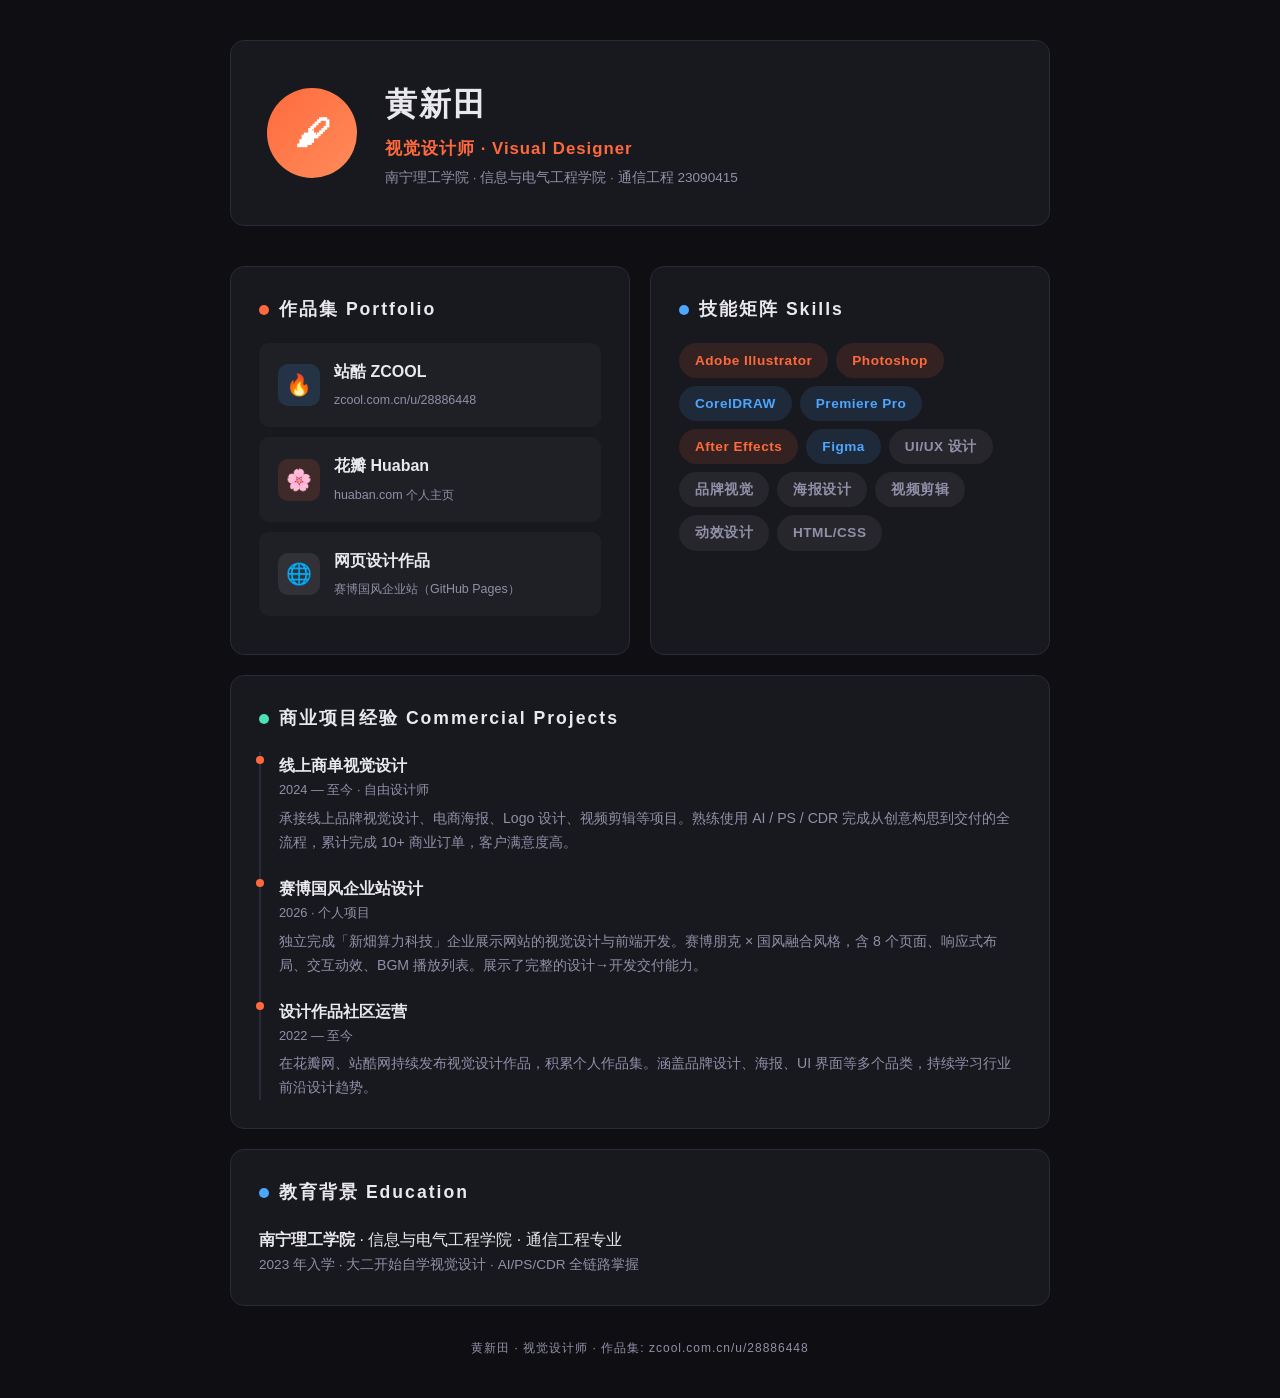
==== resume/index.html @ 6709538c "添加个人视觉设计简历 - 黄新田" ====
<!DOCTYPE html>
<html lang="zh-CN">
<head>
  <meta charset="UTF-8">
  <meta name="viewport" content="width=device-width, initial-scale=1.0">
  <title>黄新田 — 视觉设计师 个人简历</title>
  <style>
    :root {
      --bg: #0f0f13;
      --card: #18181f;
      --text: #e8e8ed;
      --muted: #9090a8;
      --accent: #ff6a3d;
      --accent2: #4da6ff;
      --border: #2a2a38;
      --radius: 14px;
    }

    * { margin: 0; padding: 0; box-sizing: border-box; }

    body {
      font-family: 'PingFang SC', 'Microsoft YaHei', 'Segoe UI', sans-serif;
      background: var(--bg);
      color: var(--text);
      line-height: 1.7;
      padding: 40px 20px;
    }

    .container {
      max-width: 820px;
      margin: 0 auto;
    }

    /* Header */
    .header {
      display: flex;
      align-items: center;
      gap: 28px;
      margin-bottom: 40px;
      padding: 36px;
      background: var(--card);
      border-radius: var(--radius);
      border: 1px solid var(--border);
    }

    .avatar {
      width: 90px;
      height: 90px;
      border-radius: 50%;
      background: linear-gradient(135deg, var(--accent), #ff8c5a);
      display: flex;
      align-items: center;
      justify-content: center;
      font-size: 2.2rem;
      font-weight: 900;
      color: white;
      flex-shrink: 0;
    }

    .header-info h1 {
      font-size: 2rem;
      font-weight: 800;
      letter-spacing: 2px;
      margin-bottom: 4px;
    }

    .header-info .title {
      color: var(--accent);
      font-weight: 600;
      font-size: 1.05rem;
      letter-spacing: 1px;
    }

    .header-info .school {
      color: var(--muted);
      font-size: 0.85rem;
      margin-top: 2px;
    }

    /* Grid */
    .grid {
      display: grid;
      grid-template-columns: 1fr 1fr;
      gap: 20px;
    }

    .full { grid-column: 1 / -1; }

    /* Cards */
    .card {
      background: var(--card);
      border-radius: var(--radius);
      border: 1px solid var(--border);
      padding: 28px;
    }

    .card h2 {
      font-size: 1.1rem;
      font-weight: 700;
      letter-spacing: 2px;
      margin-bottom: 18px;
      display: flex;
      align-items: center;
      gap: 10px;
    }

    .card h2 .dot {
      width: 10px;
      height: 10px;
      border-radius: 50%;
      display: inline-block;
    }

    .dot.orange { background: var(--accent); }
    .dot.blue { background: var(--accent2); }
    .dot.green { background: #4ce0b3; }

    /* Portfolio */
    .portfolio-link {
      display: flex;
      align-items: center;
      gap: 14px;
      padding: 14px 18px;
      background: rgba(255,255,255,0.03);
      border-radius: 10px;
      margin-bottom: 10px;
      text-decoration: none;
      color: var(--text);
      border: 1px solid transparent;
      transition: all 0.2s;
    }

    .portfolio-link:hover {
      border-color: var(--border);
      background: rgba(255,255,255,0.06);
    }

    .portfolio-link .icon {
      width: 42px;
      height: 42px;
      border-radius: 10px;
      display: flex;
      align-items: center;
      justify-content: center;
      font-size: 1.3rem;
      flex-shrink: 0;
    }

    .icon.zcool { background: rgba(77,166,255,0.15); }
    .icon.huaban { background: rgba(255,106,61,0.15); }
    .icon.github { background: rgba(255,255,255,0.08); }

    .portfolio-link strong { display: block; }
    .portfolio-link span { font-size: 0.78rem; color: var(--muted); }

    /* Skills */
    .skill-tags {
      display: flex;
      flex-wrap: wrap;
      gap: 8px;
    }

    .skill-tag {
      padding: 6px 16px;
      border-radius: 20px;
      font-size: 0.85rem;
      font-weight: 600;
      letter-spacing: 0.5px;
    }

    .tag-primary { background: rgba(255,106,61,0.12); color: var(--accent); }
    .tag-secondary { background: rgba(77,166,255,0.12); color: var(--accent2); }
    .tag-light { background: rgba(255,255,255,0.06); color: var(--muted); }

    /* Experience */
    .exp-item {
      border-left: 2px solid var(--border);
      padding: 0 0 20px 18px;
      position: relative;
    }

    .exp-item::before {
      content: '';
      position: absolute;
      left: -5px;
      top: 4px;
      width: 8px;
      height: 8px;
      border-radius: 50%;
      background: var(--accent);
    }

    .exp-item:last-child { padding-bottom: 0; }

    .exp-item h3 {
      font-size: 1rem;
      font-weight: 700;
    }

    .exp-item .meta {
      color: var(--muted);
      font-size: 0.8rem;
      margin-bottom: 6px;
    }

    .exp-item p {
      color: var(--muted);
      font-size: 0.88rem;
    }

    /* Footer */
    .footer {
      text-align: center;
      color: var(--muted);
      font-size: 0.75rem;
      margin-top: 32px;
      letter-spacing: 1px;
    }

    /* Responsive */
    @media (max-width: 600px) {
      .grid { grid-template-columns: 1fr; }
      .header { flex-direction: column; text-align: center; }
      .header-info h1 { font-size: 1.6rem; }
    }

    @media print {
      body { background: white; color: #222; padding: 20px; }
      .card { background: #fafafa; border-color: #e0e0e0; break-inside: avoid; }
      .header { background: #f5f5f5; border-color: #e0e0e0; }
      .skill-tag { border: 1px solid #ddd; }
      .footer { display: none; }
    }
  </style>
</head>
<body>

<div class="container">

  <!-- Header -->
  <div class="header">
    <div class="avatar">🖌</div>
    <div class="header-info">
      <h1>黄新田</h1>
      <p class="title">视觉设计师 · Visual Designer</p>
      <p class="school">南宁理工学院 · 信息与电气工程学院 · 通信工程 23090415</p>
    </div>
  </div>

  <!-- Grid -->
  <div class="grid">

    <!-- 作品集 -->
    <div class="card">
      <h2><span class="dot orange"></span> 作品集 Portfolio</h2>
      <a href="https://www.zcool.com.cn/u/28886448" target="_blank" class="portfolio-link">
        <div class="icon zcool">🔥</div>
        <div><strong>站酷 ZCOOL</strong><span>zcool.com.cn/u/28886448</span></div>
      </a>
      <a href="https://ums.huaban.com/ums/cgi/settings/info" target="_blank" class="portfolio-link">
        <div class="icon huaban">🌸</div>
        <div><strong>花瓣 Huaban</strong><span>huaban.com 个人主页</span></div>
      </a>
      <a href="https://huanghuaiyuan1014-art.github.io/html-course" target="_blank" class="portfolio-link">
        <div class="icon github">🌐</div>
        <div><strong>网页设计作品</strong><span>赛博国风企业站（GitHub Pages）</span></div>
      </a>
    </div>

    <!-- 技能 -->
    <div class="card">
      <h2><span class="dot blue"></span> 技能矩阵 Skills</h2>
      <div class="skill-tags">
        <span class="skill-tag tag-primary">Adobe Illustrator</span>
        <span class="skill-tag tag-primary">Photoshop</span>
        <span class="skill-tag tag-secondary">CorelDRAW</span>
        <span class="skill-tag tag-secondary">Premiere Pro</span>
        <span class="skill-tag tag-primary">After Effects</span>
        <span class="skill-tag tag-secondary">Figma</span>
        <span class="skill-tag tag-light">UI/UX 设计</span>
        <span class="skill-tag tag-light">品牌视觉</span>
        <span class="skill-tag tag-light">海报设计</span>
        <span class="skill-tag tag-light">视频剪辑</span>
        <span class="skill-tag tag-light">动效设计</span>
        <span class="skill-tag tag-light">HTML/CSS</span>
      </div>
    </div>

    <!-- 项目经验 -->
    <div class="card full">
      <h2><span class="dot green"></span> 商业项目经验 Commercial Projects</h2>
      <div class="exp-item">
        <h3>线上商单视觉设计</h3>
        <p class="meta">2024 — 至今 · 自由设计师</p>
        <p>承接线上品牌视觉设计、电商海报、Logo 设计、视频剪辑等项目。熟练使用 AI / PS / CDR 完成从创意构思到交付的全流程，累计完成 10+ 商业订单，客户满意度高。</p>
      </div>
      <div class="exp-item">
        <h3>赛博国风企业站设计</h3>
        <p class="meta">2026 · 个人项目</p>
        <p>独立完成「新畑算力科技」企业展示网站的视觉设计与前端开发。赛博朋克 × 国风融合风格，含 8 个页面、响应式布局、交互动效、BGM 播放列表。展示了完整的设计→开发交付能力。</p>
      </div>
      <div class="exp-item">
        <h3>设计作品社区运营</h3>
        <p class="meta">2022 — 至今</p>
        <p>在花瓣网、站酷网持续发布视觉设计作品，积累个人作品集。涵盖品牌设计、海报、UI 界面等多个品类，持续学习行业前沿设计趋势。</p>
      </div>
    </div>

    <!-- 教育 -->
    <div class="card full">
      <h2><span class="dot blue"></span> 教育背景 Education</h2>
      <p><strong>南宁理工学院</strong> · 信息与电气工程学院 · 通信工程专业</p>
      <p style="color: var(--muted); font-size: 0.85rem;">2023 年入学 · 大二开始自学视觉设计 · AI/PS/CDR 全链路掌握</p>
    </div>

  </div>

  <p class="footer">黄新田 · 视觉设计师 · 作品集: zcool.com.cn/u/28886448</p>

</div>

</body>
</html>
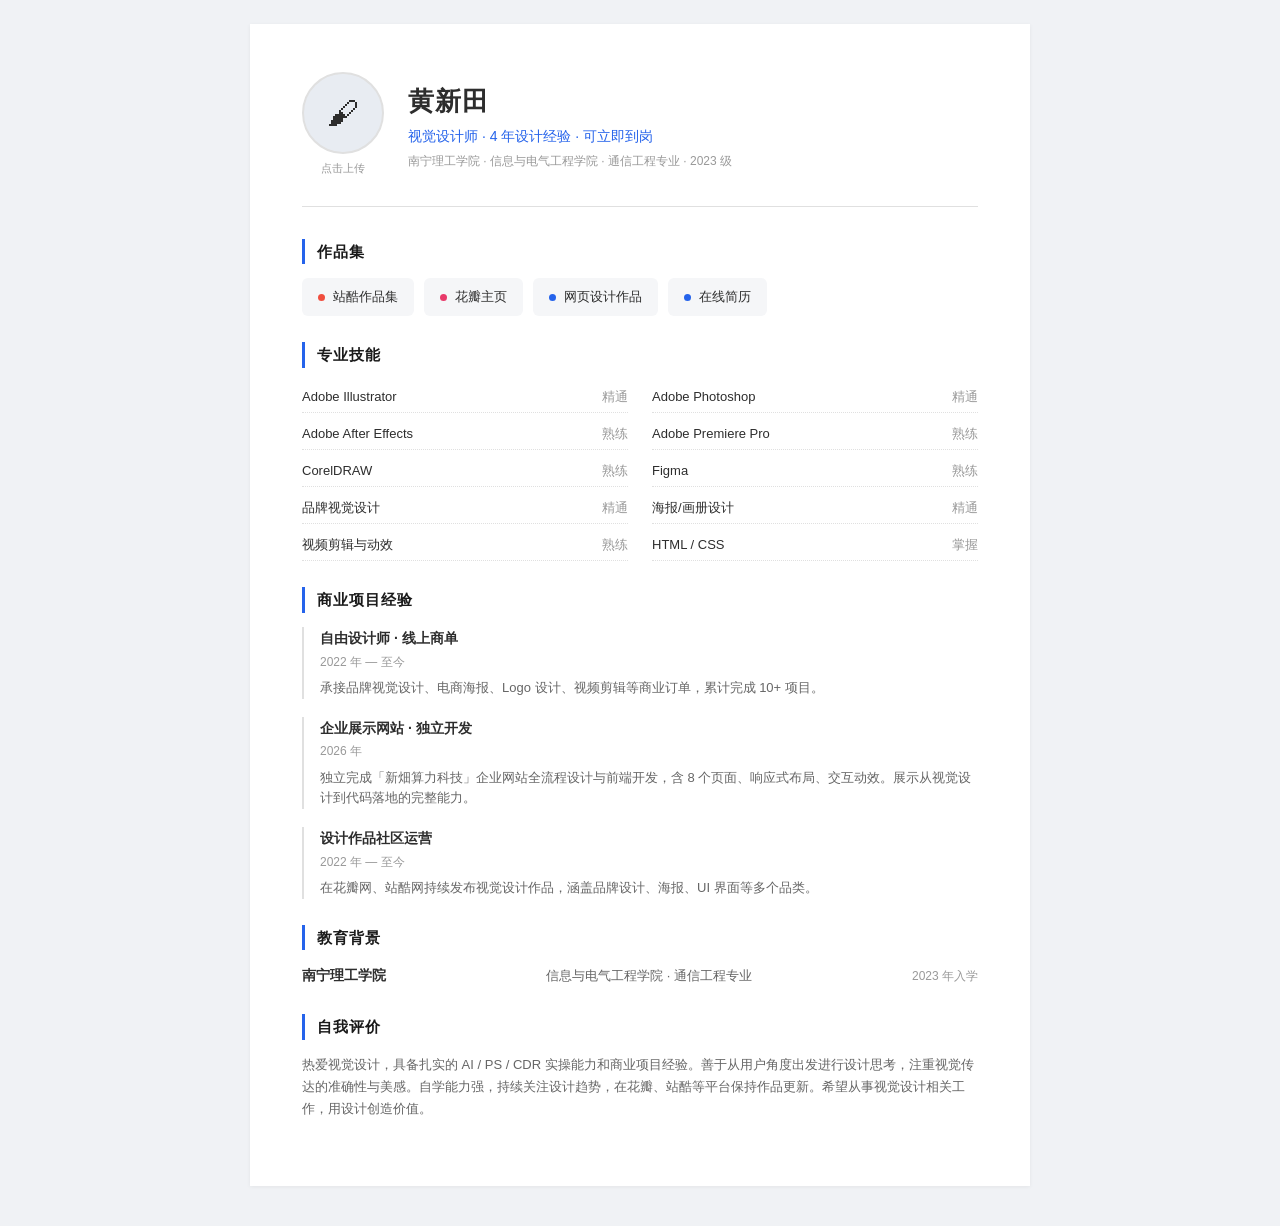
==== commit 4ab58c95: "简历风格重做：商用白底简约风，专业投递版" ====
--- a/resume/index.html
+++ b/resume/index.html
@@ -3,321 +3,381 @@
 <head>
   <meta charset="UTF-8">
   <meta name="viewport" content="width=device-width, initial-scale=1.0">
-  <title>黄新田 — 视觉设计师 个人简历</title>
+  <title>黄新田 — 视觉设计师</title>
   <style>
     :root {
-      --bg: #0f0f13;
-      --card: #18181f;
-      --text: #e8e8ed;
-      --muted: #9090a8;
-      --accent: #ff6a3d;
-      --accent2: #4da6ff;
-      --border: #2a2a38;
-      --radius: 14px;
+      --text: #2d2d2d;
+      --muted: #666;
+      --light: #999;
+      --accent: #2563eb;
+      --bg: #fafafa;
+      --white: #ffffff;
+      --border: #e8e8ec;
     }
 
     * { margin: 0; padding: 0; box-sizing: border-box; }
 
     body {
-      font-family: 'PingFang SC', 'Microsoft YaHei', 'Segoe UI', sans-serif;
-      background: var(--bg);
+      font-family: 'PingFang SC', 'Microsoft YaHei', 'Hiragino Sans GB', sans-serif;
+      background: #f0f2f5;
       color: var(--text);
       line-height: 1.7;
-      padding: 40px 20px;
-    }
-
-    .container {
-      max-width: 820px;
-      margin: 0 auto;
-    }
-
-    /* Header */
+      font-size: 14px;
+      -webkit-font-smoothing: antialiased;
+    }
+
+    .page {
+      max-width: 780px;
+      margin: 24px auto 40px;
+      background: var(--white);
+      padding: 48px 52px 40px;
+      box-shadow: 0 1px 4px rgba(0,0,0,0.06);
+    }
+
+    /* ===== Header ===== */
     .header {
       display: flex;
       align-items: center;
-      gap: 28px;
-      margin-bottom: 40px;
-      padding: 36px;
-      background: var(--card);
-      border-radius: var(--radius);
-      border: 1px solid var(--border);
+      gap: 24px;
+      margin-bottom: 32px;
+      padding-bottom: 28px;
+      border-bottom: 1.5px solid #e0e0e0;
+    }
+
+    .avatar-wrap {
+      position: relative;
+      flex-shrink: 0;
     }
 
     .avatar {
-      width: 90px;
-      height: 90px;
+      width: 82px;
+      height: 82px;
       border-radius: 50%;
-      background: linear-gradient(135deg, var(--accent), #ff8c5a);
+      background: #e8ecf2;
       display: flex;
       align-items: center;
       justify-content: center;
-      font-size: 2.2rem;
-      font-weight: 900;
-      color: white;
-      flex-shrink: 0;
+      font-size: 2rem;
+      cursor: pointer;
+      overflow: hidden;
+      transition: box-shadow 0.2s;
+      border: 2px solid #e0e0e0;
+    }
+
+    .avatar:hover {
+      box-shadow: 0 0 0 3px rgba(37,99,235,0.15);
+      border-color: var(--accent);
+    }
+
+    .avatar img {
+      width: 100%;
+      height: 100%;
+      object-fit: cover;
+      border-radius: 50%;
+    }
+
+    .avatar-tip {
+      text-align: center;
+      font-size: 11px;
+      color: var(--light);
+      margin-top: 5px;
     }
 
     .header-info h1 {
-      font-size: 2rem;
-      font-weight: 800;
-      letter-spacing: 2px;
-      margin-bottom: 4px;
-    }
-
-    .header-info .title {
+      font-size: 26px;
+      font-weight: 700;
+      letter-spacing: 1px;
+      margin-bottom: 2px;
+    }
+
+    .header-info .subtitle {
+      font-size: 14px;
       color: var(--accent);
-      font-weight: 600;
-      font-size: 1.05rem;
+      font-weight: 500;
+    }
+
+    .header-info .meta {
+      font-size: 12px;
+      color: var(--light);
+      margin-top: 2px;
+    }
+
+    /* ===== Section ===== */
+    .section {
+      margin-bottom: 26px;
+    }
+
+    .section-title {
+      font-size: 15px;
+      font-weight: 700;
       letter-spacing: 1px;
-    }
-
-    .header-info .school {
-      color: var(--muted);
-      font-size: 0.85rem;
-      margin-top: 2px;
-    }
-
-    /* Grid */
-    .grid {
+      margin-bottom: 14px;
+      padding-left: 12px;
+      border-left: 3px solid var(--accent);
+      color: #1a1a1a;
+    }
+
+    /* ===== Portfolio ===== */
+    .links-row {
+      display: flex;
+      flex-wrap: wrap;
+      gap: 10px;
+    }
+
+    .link-card {
+      display: inline-flex;
+      align-items: center;
+      gap: 8px;
+      padding: 8px 16px;
+      background: #f5f6f8;
+      border-radius: 6px;
+      text-decoration: none;
+      color: var(--text);
+      font-size: 13px;
+      font-weight: 500;
+      transition: all 0.2s;
+    }
+
+    .link-card:hover {
+      background: #e8ecf4;
+      color: var(--accent);
+    }
+
+    .link-card .dot {
+      width: 7px;
+      height: 7px;
+      border-radius: 50%;
+      display: inline-block;
+    }
+
+    .dot.zcool { background: #f04e3e; }
+    .dot.huaban { background: #e83a6a; }
+    .dot.web { background: var(--accent); }
+
+    /* ===== Skills ===== */
+    .skill-grid {
       display: grid;
       grid-template-columns: 1fr 1fr;
-      gap: 20px;
-    }
-
-    .full { grid-column: 1 / -1; }
-
-    /* Cards */
-    .card {
-      background: var(--card);
-      border-radius: var(--radius);
-      border: 1px solid var(--border);
-      padding: 28px;
-    }
-
-    .card h2 {
-      font-size: 1.1rem;
-      font-weight: 700;
-      letter-spacing: 2px;
+      gap: 6px 24px;
+      font-size: 13px;
+    }
+
+    .skill-item {
+      display: flex;
+      justify-content: space-between;
+      padding: 4px 0;
+      border-bottom: 1px dotted #e0e0e0;
+    }
+
+    .skill-item .label { font-weight: 500; }
+    .skill-item .level { color: var(--light); }
+
+    /* ===== Experience ===== */
+    .exp-item {
       margin-bottom: 18px;
-      display: flex;
-      align-items: center;
-      gap: 10px;
-    }
-
-    .card h2 .dot {
-      width: 10px;
-      height: 10px;
-      border-radius: 50%;
-      display: inline-block;
-    }
-
-    .dot.orange { background: var(--accent); }
-    .dot.blue { background: var(--accent2); }
-    .dot.green { background: #4ce0b3; }
-
-    /* Portfolio */
-    .portfolio-link {
-      display: flex;
-      align-items: center;
-      gap: 14px;
-      padding: 14px 18px;
-      background: rgba(255,255,255,0.03);
-      border-radius: 10px;
-      margin-bottom: 10px;
-      text-decoration: none;
-      color: var(--text);
-      border: 1px solid transparent;
-      transition: all 0.2s;
-    }
-
-    .portfolio-link:hover {
-      border-color: var(--border);
-      background: rgba(255,255,255,0.06);
-    }
-
-    .portfolio-link .icon {
-      width: 42px;
-      height: 42px;
-      border-radius: 10px;
-      display: flex;
-      align-items: center;
-      justify-content: center;
-      font-size: 1.3rem;
-      flex-shrink: 0;
-    }
-
-    .icon.zcool { background: rgba(77,166,255,0.15); }
-    .icon.huaban { background: rgba(255,106,61,0.15); }
-    .icon.github { background: rgba(255,255,255,0.08); }
-
-    .portfolio-link strong { display: block; }
-    .portfolio-link span { font-size: 0.78rem; color: var(--muted); }
-
-    /* Skills */
-    .skill-tags {
-      display: flex;
-      flex-wrap: wrap;
-      gap: 8px;
-    }
-
-    .skill-tag {
-      padding: 6px 16px;
-      border-radius: 20px;
-      font-size: 0.85rem;
+      padding-left: 16px;
+      border-left: 2px solid #e0e0e0;
+    }
+
+    .exp-item:last-child { margin-bottom: 0; }
+
+    .exp-item h3 {
+      font-size: 14px;
       font-weight: 600;
-      letter-spacing: 0.5px;
-    }
-
-    .tag-primary { background: rgba(255,106,61,0.12); color: var(--accent); }
-    .tag-secondary { background: rgba(77,166,255,0.12); color: var(--accent2); }
-    .tag-light { background: rgba(255,255,255,0.06); color: var(--muted); }
-
-    /* Experience */
-    .exp-item {
-      border-left: 2px solid var(--border);
-      padding: 0 0 20px 18px;
-      position: relative;
-    }
-
-    .exp-item::before {
-      content: '';
-      position: absolute;
-      left: -5px;
-      top: 4px;
-      width: 8px;
-      height: 8px;
-      border-radius: 50%;
-      background: var(--accent);
-    }
-
-    .exp-item:last-child { padding-bottom: 0; }
-
-    .exp-item h3 {
-      font-size: 1rem;
-      font-weight: 700;
-    }
-
-    .exp-item .meta {
+      margin-bottom: 2px;
+    }
+
+    .exp-item .date {
+      font-size: 12px;
+      color: var(--light);
+      margin-bottom: 6px;
+    }
+
+    .exp-item p {
+      font-size: 13px;
       color: var(--muted);
-      font-size: 0.8rem;
-      margin-bottom: 6px;
-    }
-
-    .exp-item p {
+      line-height: 1.6;
+    }
+
+    .exp-item ul {
+      padding-left: 18px;
+      font-size: 13px;
       color: var(--muted);
-      font-size: 0.88rem;
-    }
-
-    /* Footer */
-    .footer {
-      text-align: center;
+    }
+
+    .exp-item ul li { margin-bottom: 3px; }
+
+    /* ===== Education ===== */
+    .edu-row {
+      display: flex;
+      justify-content: space-between;
+      align-items: baseline;
+      font-size: 14px;
+    }
+
+    .edu-row .school { font-weight: 600; }
+    .edu-row .major { color: var(--muted); font-size: 13px; }
+    .edu-row .time { color: var(--light); font-size: 12px; }
+
+    /* ===== Self-eval ===== */
+    .self-eval p {
+      font-size: 13px;
       color: var(--muted);
-      font-size: 0.75rem;
-      margin-top: 32px;
-      letter-spacing: 1px;
-    }
-
-    /* Responsive */
+    }
+
+    /* ===== Print ===== */
+    @media print {
+      body { background: white; }
+      .page { margin: 0; padding: 32px 40px; box-shadow: none; max-width: none; }
+      .avatar-tip { display: none; }
+      .section { break-inside: avoid; }
+    }
+
     @media (max-width: 600px) {
-      .grid { grid-template-columns: 1fr; }
+      .page { padding: 24px 20px; margin: 0; }
       .header { flex-direction: column; text-align: center; }
-      .header-info h1 { font-size: 1.6rem; }
-    }
-
-    @media print {
-      body { background: white; color: #222; padding: 20px; }
-      .card { background: #fafafa; border-color: #e0e0e0; break-inside: avoid; }
-      .header { background: #f5f5f5; border-color: #e0e0e0; }
-      .skill-tag { border: 1px solid #ddd; }
-      .footer { display: none; }
+      .skill-grid { grid-template-columns: 1fr; }
+      .edu-row { flex-direction: column; }
     }
   </style>
 </head>
 <body>
 
-<div class="container">
+<div class="page">
 
   <!-- Header -->
   <div class="header">
-    <div class="avatar">🖌</div>
+    <div class="avatar-wrap">
+      <div class="avatar" id="avatar" title="点击上传照片">
+        <span id="avatarDefault">🖌</span>
+      </div>
+      <div class="avatar-tip">点击上传</div>
+    </div>
+    <input type="file" id="avatarInput" accept="image/*" style="display:none;">
     <div class="header-info">
       <h1>黄新田</h1>
-      <p class="title">视觉设计师 · Visual Designer</p>
-      <p class="school">南宁理工学院 · 信息与电气工程学院 · 通信工程 23090415</p>
-    </div>
-  </div>
-
-  <!-- Grid -->
-  <div class="grid">
-
-    <!-- 作品集 -->
-    <div class="card">
-      <h2><span class="dot orange"></span> 作品集 Portfolio</h2>
-      <a href="https://www.zcool.com.cn/u/28886448" target="_blank" class="portfolio-link">
-        <div class="icon zcool">🔥</div>
-        <div><strong>站酷 ZCOOL</strong><span>zcool.com.cn/u/28886448</span></div>
+      <p class="subtitle">视觉设计师 · 4 年设计经验 · 可立即到岗</p>
+      <p class="meta">南宁理工学院 · 信息与电气工程学院 · 通信工程专业 · 2023 级</p>
+    </div>
+  </div>
+
+  <!-- 作品集 -->
+  <div class="section">
+    <div class="section-title">作品集</div>
+    <div class="links-row">
+      <a href="https://www.zcool.com.cn/u/28886448" target="_blank" class="link-card">
+        <span class="dot zcool"></span> 站酷作品集
       </a>
-      <a href="https://ums.huaban.com/ums/cgi/settings/info" target="_blank" class="portfolio-link">
-        <div class="icon huaban">🌸</div>
-        <div><strong>花瓣 Huaban</strong><span>huaban.com 个人主页</span></div>
+      <a href="https://huaban.com/space" target="_blank" class="link-card">
+        <span class="dot huaban"></span> 花瓣主页
       </a>
-      <a href="https://huanghuaiyuan1014-art.github.io/html-course" target="_blank" class="portfolio-link">
-        <div class="icon github">🌐</div>
-        <div><strong>网页设计作品</strong><span>赛博国风企业站（GitHub Pages）</span></div>
+      <a href="https://huanghuaiyuan1014-art.github.io/html-course" target="_blank" class="link-card">
+        <span class="dot web"></span> 网页设计作品
       </a>
-    </div>
-
-    <!-- 技能 -->
-    <div class="card">
-      <h2><span class="dot blue"></span> 技能矩阵 Skills</h2>
-      <div class="skill-tags">
-        <span class="skill-tag tag-primary">Adobe Illustrator</span>
-        <span class="skill-tag tag-primary">Photoshop</span>
-        <span class="skill-tag tag-secondary">CorelDRAW</span>
-        <span class="skill-tag tag-secondary">Premiere Pro</span>
-        <span class="skill-tag tag-primary">After Effects</span>
-        <span class="skill-tag tag-secondary">Figma</span>
-        <span class="skill-tag tag-light">UI/UX 设计</span>
-        <span class="skill-tag tag-light">品牌视觉</span>
-        <span class="skill-tag tag-light">海报设计</span>
-        <span class="skill-tag tag-light">视频剪辑</span>
-        <span class="skill-tag tag-light">动效设计</span>
-        <span class="skill-tag tag-light">HTML/CSS</span>
-      </div>
-    </div>
-
-    <!-- 项目经验 -->
-    <div class="card full">
-      <h2><span class="dot green"></span> 商业项目经验 Commercial Projects</h2>
-      <div class="exp-item">
-        <h3>线上商单视觉设计</h3>
-        <p class="meta">2024 — 至今 · 自由设计师</p>
-        <p>承接线上品牌视觉设计、电商海报、Logo 设计、视频剪辑等项目。熟练使用 AI / PS / CDR 完成从创意构思到交付的全流程，累计完成 10+ 商业订单，客户满意度高。</p>
-      </div>
-      <div class="exp-item">
-        <h3>赛博国风企业站设计</h3>
-        <p class="meta">2026 · 个人项目</p>
-        <p>独立完成「新畑算力科技」企业展示网站的视觉设计与前端开发。赛博朋克 × 国风融合风格，含 8 个页面、响应式布局、交互动效、BGM 播放列表。展示了完整的设计→开发交付能力。</p>
-      </div>
-      <div class="exp-item">
-        <h3>设计作品社区运营</h3>
-        <p class="meta">2022 — 至今</p>
-        <p>在花瓣网、站酷网持续发布视觉设计作品，积累个人作品集。涵盖品牌设计、海报、UI 界面等多个品类，持续学习行业前沿设计趋势。</p>
-      </div>
-    </div>
-
-    <!-- 教育 -->
-    <div class="card full">
-      <h2><span class="dot blue"></span> 教育背景 Education</h2>
-      <p><strong>南宁理工学院</strong> · 信息与电气工程学院 · 通信工程专业</p>
-      <p style="color: var(--muted); font-size: 0.85rem;">2023 年入学 · 大二开始自学视觉设计 · AI/PS/CDR 全链路掌握</p>
-    </div>
-
-  </div>
-
-  <p class="footer">黄新田 · 视觉设计师 · 作品集: zcool.com.cn/u/28886448</p>
+      <a href="https://huanghuaiyuan1014-art.github.io/html-course/resume" target="_blank" class="link-card">
+        <span class="dot web"></span> 在线简历
+      </a>
+    </div>
+  </div>
+
+  <!-- 技能 -->
+  <div class="section">
+    <div class="section-title">专业技能</div>
+    <div class="skill-grid">
+      <div class="skill-item"><span class="label">Adobe Illustrator</span><span class="level">精通</span></div>
+      <div class="skill-item"><span class="label">Adobe Photoshop</span><span class="level">精通</span></div>
+      <div class="skill-item"><span class="label">Adobe After Effects</span><span class="level">熟练</span></div>
+      <div class="skill-item"><span class="label">Adobe Premiere Pro</span><span class="level">熟练</span></div>
+      <div class="skill-item"><span class="label">CorelDRAW</span><span class="level">熟练</span></div>
+      <div class="skill-item"><span class="label">Figma</span><span class="level">熟练</span></div>
+      <div class="skill-item"><span class="label">品牌视觉设计</span><span class="level">精通</span></div>
+      <div class="skill-item"><span class="label">海报/画册设计</span><span class="level">精通</span></div>
+      <div class="skill-item"><span class="label">视频剪辑与动效</span><span class="level">熟练</span></div>
+      <div class="skill-item"><span class="label">HTML / CSS</span><span class="level">掌握</span></div>
+    </div>
+  </div>
+
+  <!-- 项目经验 -->
+  <div class="section">
+    <div class="section-title">商业项目经验</div>
+
+    <div class="exp-item">
+      <h3>自由设计师 · 线上商单</h3>
+      <p class="date">2022 年 — 至今</p>
+      <p>承接品牌视觉设计、电商海报、Logo 设计、视频剪辑等商业订单，累计完成 10+ 项目。</p>
+    </div>
+
+    <div class="exp-item">
+      <h3>企业展示网站 · 独立开发</h3>
+      <p class="date">2026 年</p>
+      <p>独立完成「新畑算力科技」企业网站全流程设计与前端开发，含 8 个页面、响应式布局、交互动效。展示从视觉设计到代码落地的完整能力。</p>
+    </div>
+
+    <div class="exp-item">
+      <h3>设计作品社区运营</h3>
+      <p class="date">2022 年 — 至今</p>
+      <p>在花瓣网、站酷网持续发布视觉设计作品，涵盖品牌设计、海报、UI 界面等多个品类。</p>
+    </div>
+  </div>
+
+  <!-- 教育 -->
+  <div class="section">
+    <div class="section-title">教育背景</div>
+    <div class="edu-row">
+      <span class="school">南宁理工学院</span>
+      <span class="major">信息与电气工程学院 · 通信工程专业</span>
+      <span class="time">2023 年入学</span>
+    </div>
+  </div>
+
+  <!-- 自我评价 -->
+  <div class="section">
+    <div class="section-title">自我评价</div>
+    <div class="self-eval">
+      <p>热爱视觉设计，具备扎实的 AI / PS / CDR 实操能力和商业项目经验。善于从用户角度出发进行设计思考，注重视觉传达的准确性与美感。自学能力强，持续关注设计趋势，在花瓣、站酷等平台保持作品更新。希望从事视觉设计相关工作，用设计创造价值。</p>
+    </div>
+  </div>
 
 </div>
+
+<script>
+document.addEventListener('DOMContentLoaded', function() {
+  var avatar = document.getElementById('avatar');
+  var avatarInput = document.getElementById('avatarInput');
+  var avatarDefault = document.getElementById('avatarDefault');
+  if (!avatar || !avatarInput) return;
+
+  var saved = localStorage.getItem('avatar_img');
+  if (saved && avatarDefault) {
+    avatarDefault.style.display = 'none';
+    var img = document.createElement('img');
+    img.src = saved;
+    img.alt = '头像';
+    avatar.appendChild(img);
+  }
+
+  avatar.addEventListener('click', function() {
+    avatarInput.click();
+  });
+
+  avatarInput.addEventListener('change', function(e) {
+    var file = e.target.files[0];
+    if (!file) return;
+    var reader = new FileReader();
+    reader.onload = function(ev) {
+      var oldImg = avatar.querySelector('img');
+      if (oldImg) oldImg.remove();
+      if (avatarDefault) avatarDefault.style.display = 'none';
+      var img = document.createElement('img');
+      img.src = ev.target.result;
+      img.alt = '头像';
+      avatar.appendChild(img);
+      localStorage.setItem('avatar_img', ev.target.result);
+    };
+    reader.readAsDataURL(file);
+  });
+});
+</script>
 
 </body>
 </html>
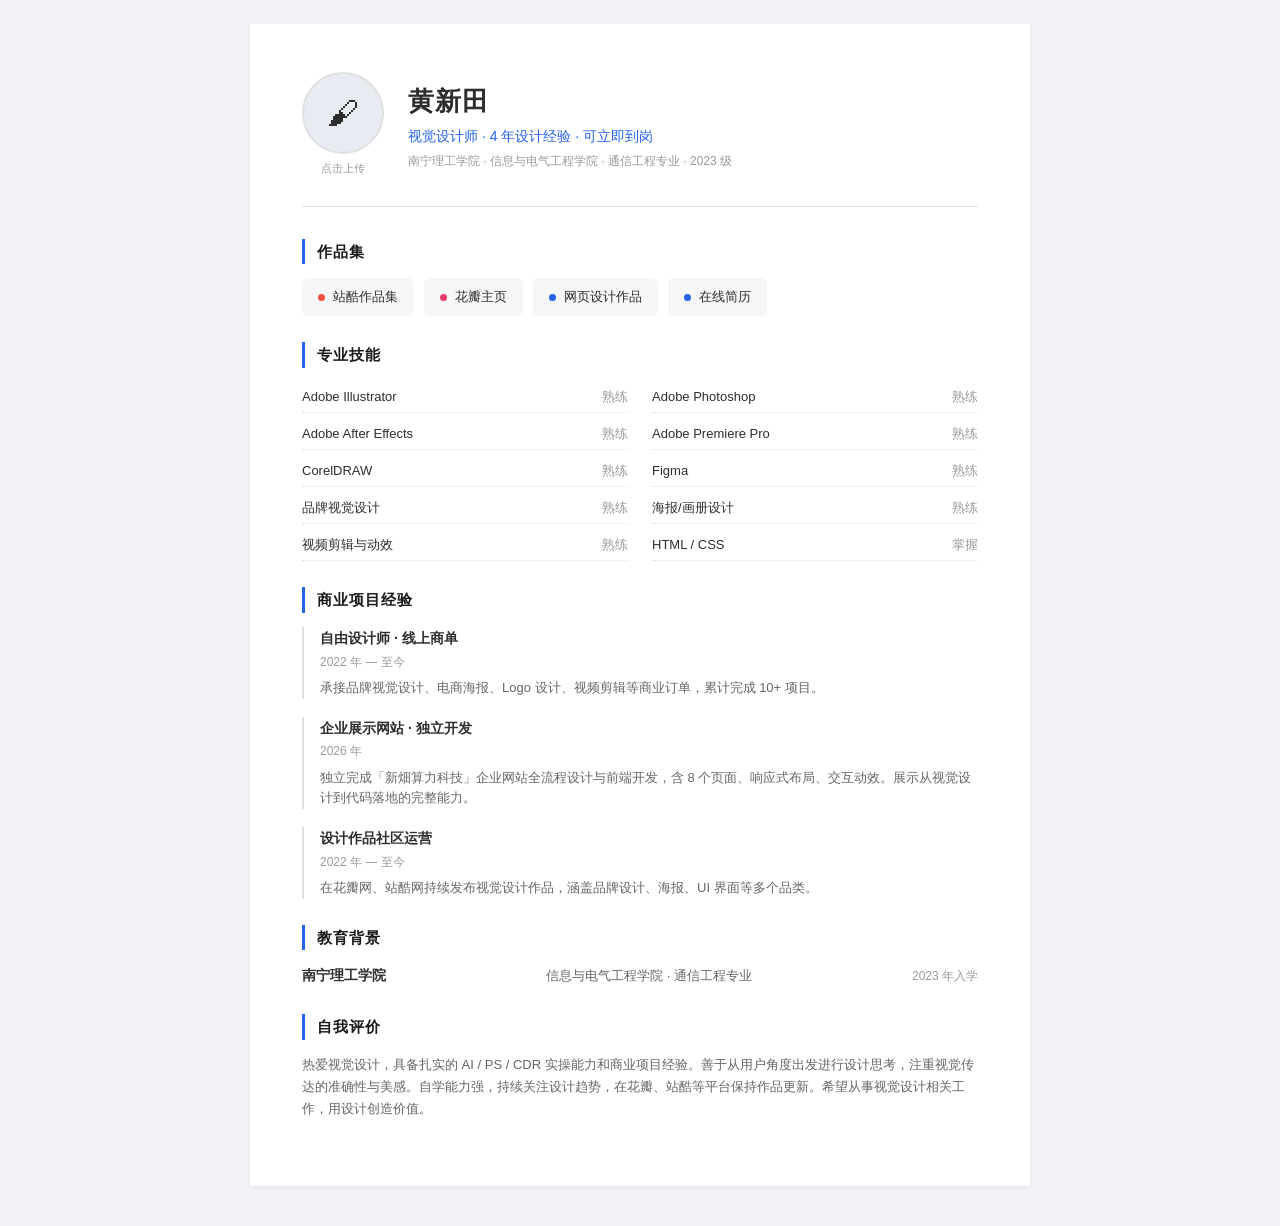
==== commit 25ccc5bc: "精通→熟练，低调做人" ====
--- a/resume/index.html
+++ b/resume/index.html
@@ -284,14 +284,14 @@
   <div class="section">
     <div class="section-title">专业技能</div>
     <div class="skill-grid">
-      <div class="skill-item"><span class="label">Adobe Illustrator</span><span class="level">精通</span></div>
-      <div class="skill-item"><span class="label">Adobe Photoshop</span><span class="level">精通</span></div>
+      <div class="skill-item"><span class="label">Adobe Illustrator</span><span class="level">熟练</span></div>
+      <div class="skill-item"><span class="label">Adobe Photoshop</span><span class="level">熟练</span></div>
       <div class="skill-item"><span class="label">Adobe After Effects</span><span class="level">熟练</span></div>
       <div class="skill-item"><span class="label">Adobe Premiere Pro</span><span class="level">熟练</span></div>
       <div class="skill-item"><span class="label">CorelDRAW</span><span class="level">熟练</span></div>
       <div class="skill-item"><span class="label">Figma</span><span class="level">熟练</span></div>
-      <div class="skill-item"><span class="label">品牌视觉设计</span><span class="level">精通</span></div>
-      <div class="skill-item"><span class="label">海报/画册设计</span><span class="level">精通</span></div>
+      <div class="skill-item"><span class="label">品牌视觉设计</span><span class="level">熟练</span></div>
+      <div class="skill-item"><span class="label">海报/画册设计</span><span class="level">熟练</span></div>
       <div class="skill-item"><span class="label">视频剪辑与动效</span><span class="level">熟练</span></div>
       <div class="skill-item"><span class="label">HTML / CSS</span><span class="level">掌握</span></div>
     </div>
